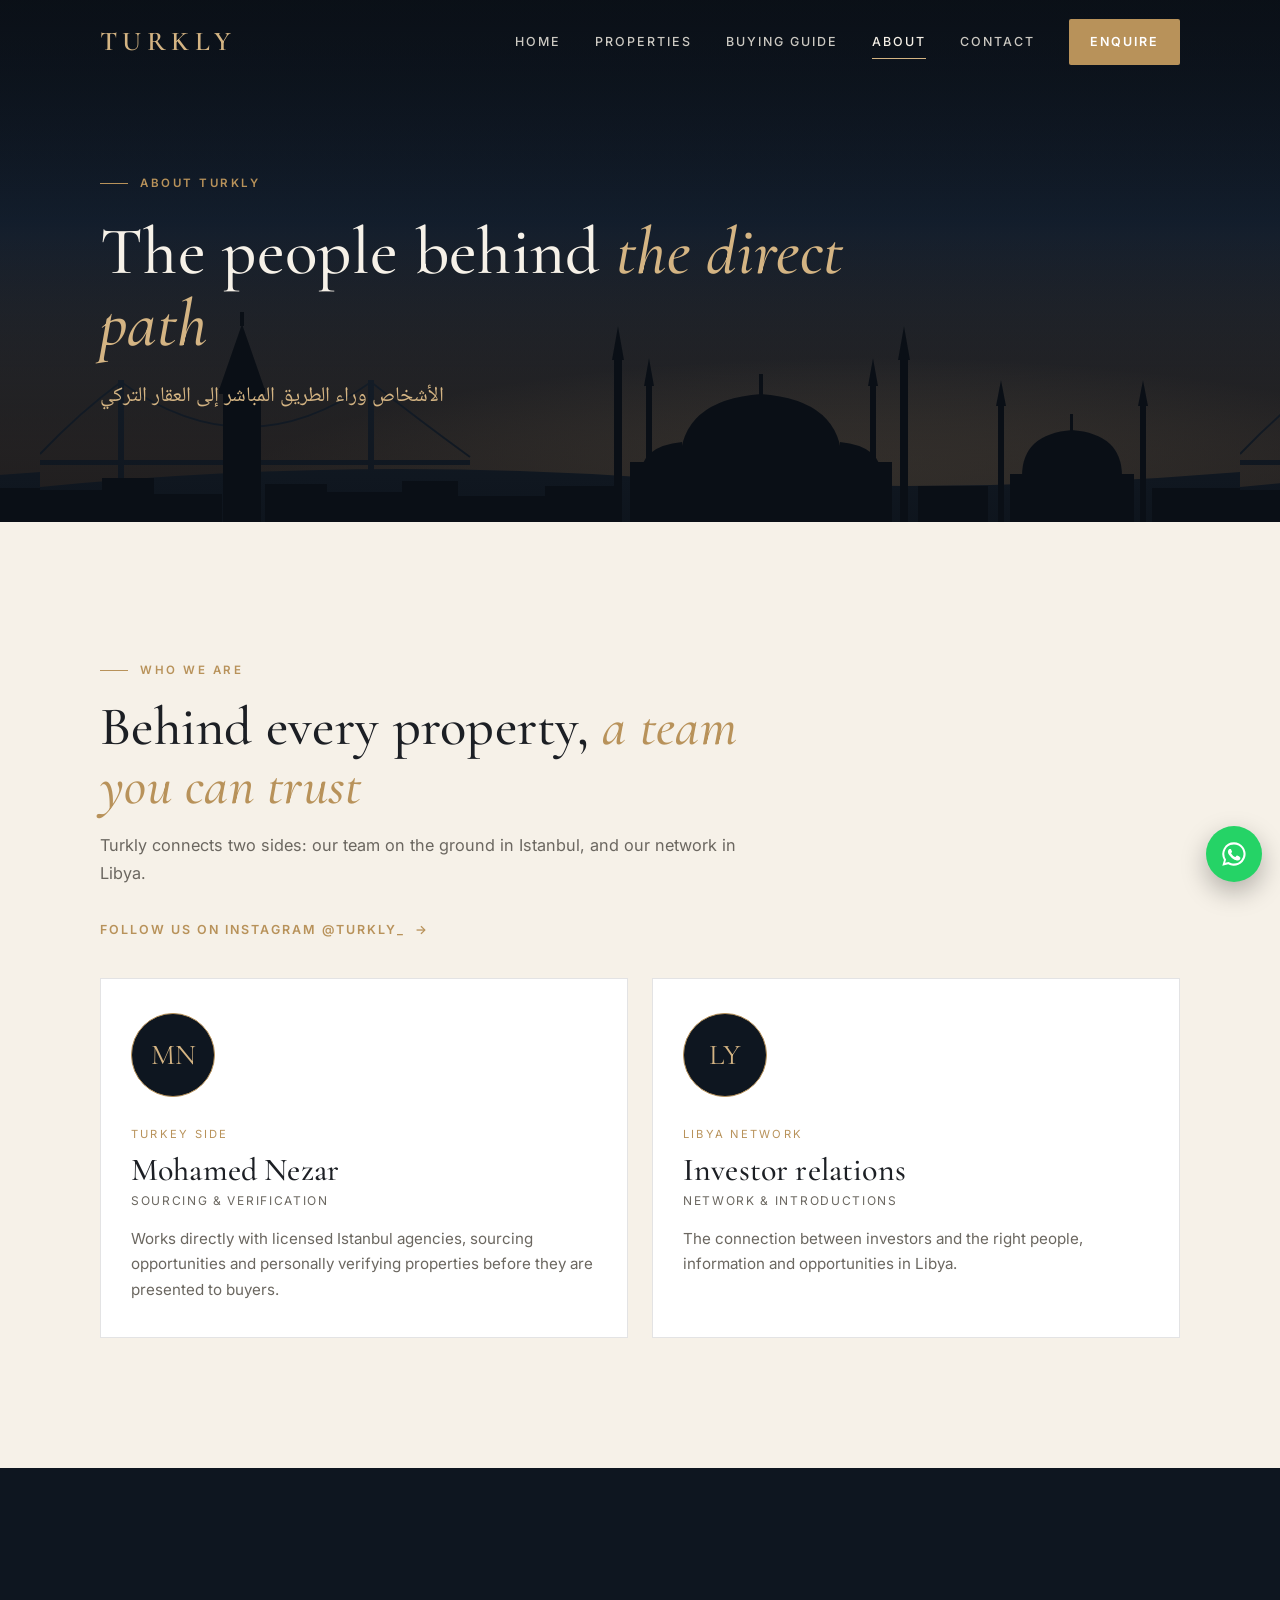
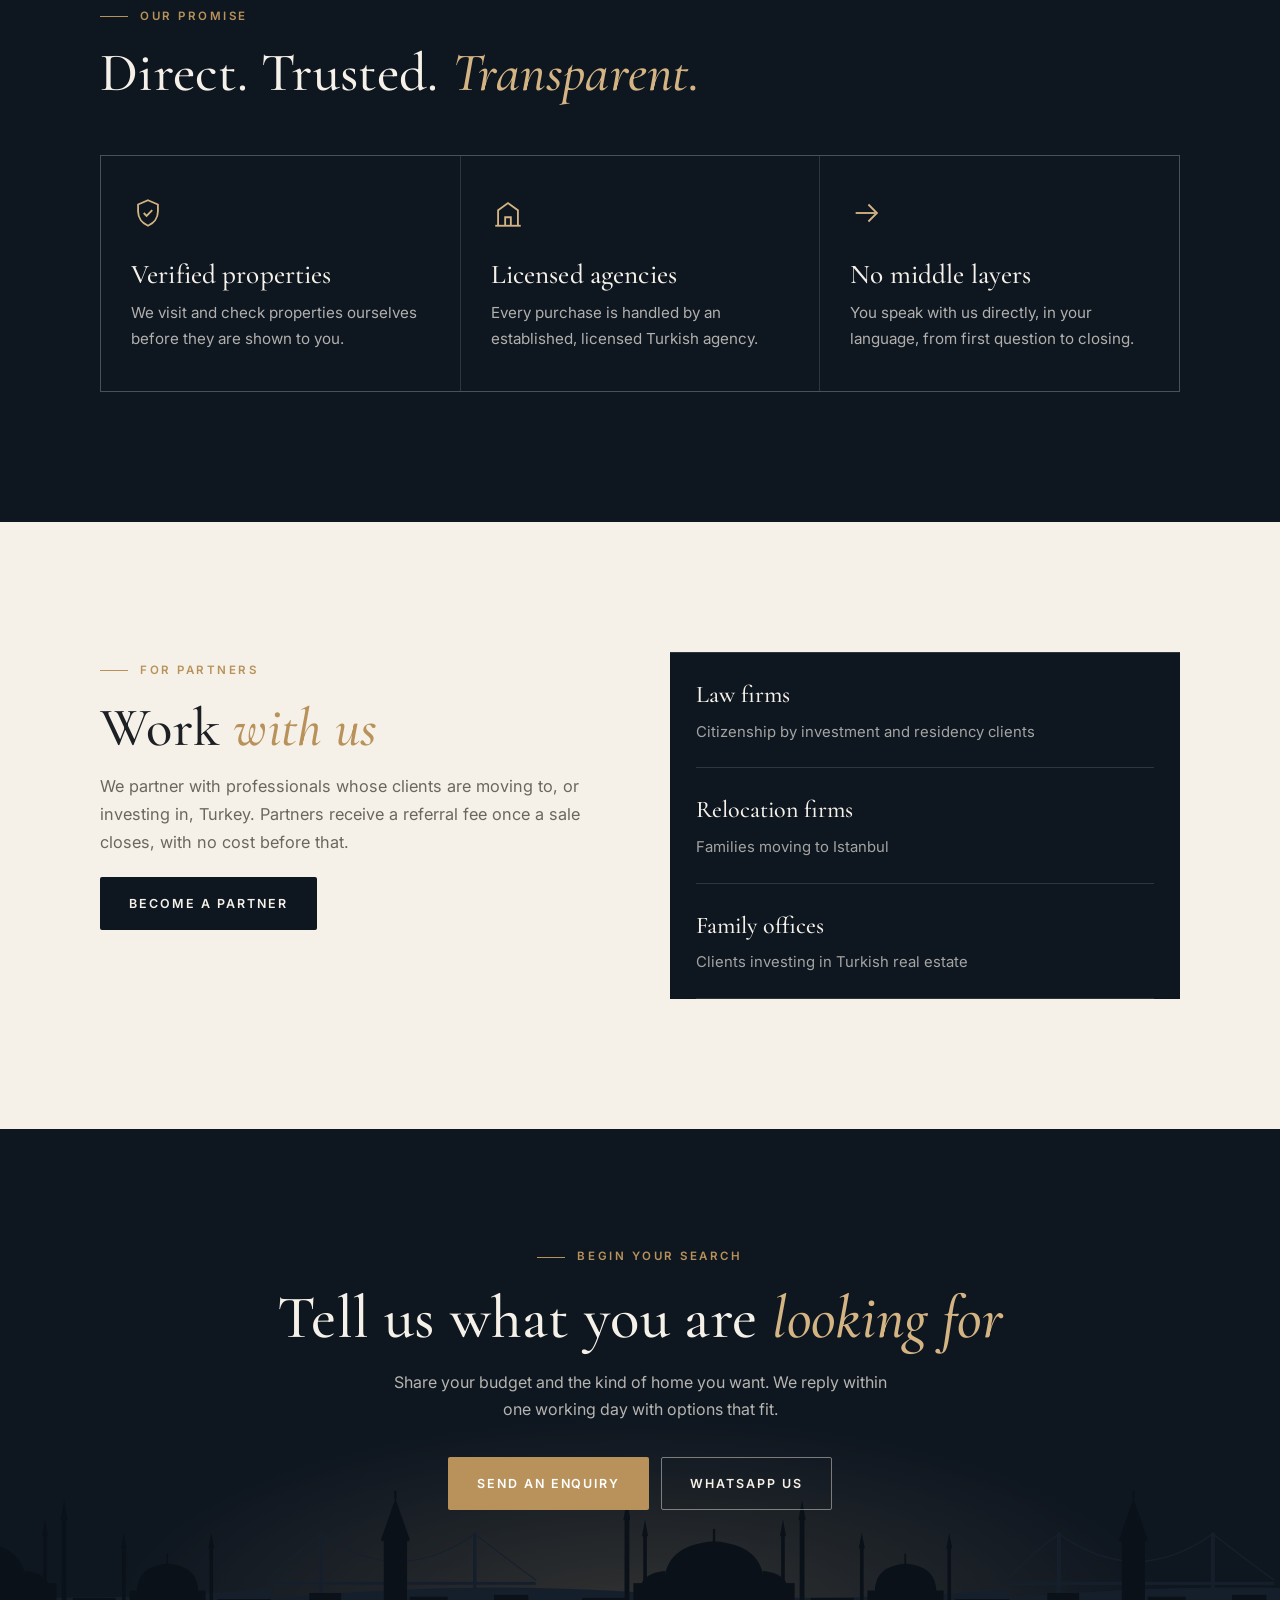
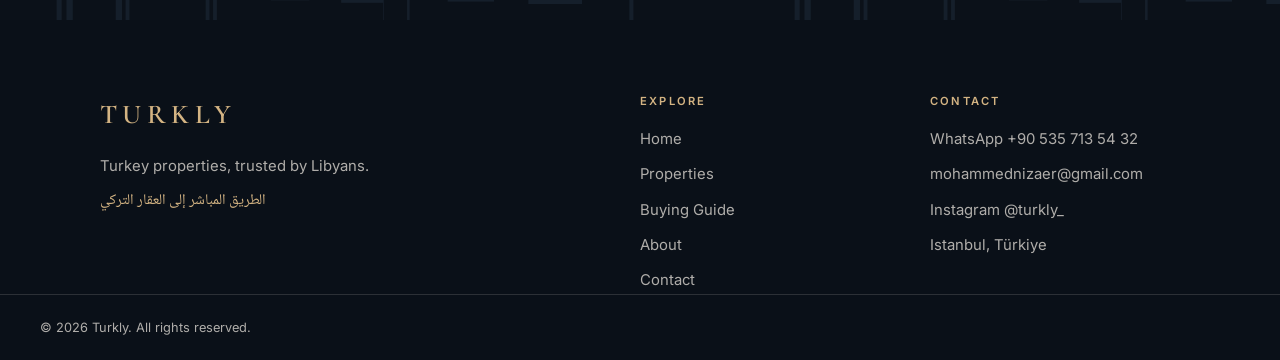
==== about.html @ 871e09a7 "Add files via upload" ====
<!DOCTYPE html>
<html lang="en">
<head>
  <meta charset="UTF-8">
  <meta name="viewport" content="width=device-width, initial-scale=1.0">
  <title>About | Turkly</title>
  <meta name="description" content="Who is behind Turkly: a Turkey-side team that sources and verifies Istanbul property, and a Libya network connecting investors.">
  <meta name="theme-color" content="#0E1620">
  <link rel="preconnect" href="https://fonts.googleapis.com">
  <link rel="preconnect" href="https://fonts.gstatic.com" crossorigin>
  <link href="https://fonts.googleapis.com/css2?family=Cormorant+Garamond:ital,wght@0,500;0,600;1,500&family=Inter:wght@400;500;600&family=Noto+Naskh+Arabic:wght@500&display=swap" rel="stylesheet">
  <link rel="stylesheet" href="style.css">
  <script>document.documentElement.classList.add("js");</script>
</head>
<body>

  <!-- ===== MENU (same on every page) ===== -->
  <header class="site-header">
    <div class="container header-inner">
      <a href="index.html" class="brand" aria-label="Turkly home">
        <img src="images/logo.png" alt="Turkly" onload="this.parentNode.classList.add('has-img')" onerror="this.remove()">
        <span class="brand-text">TURKLY</span>
      </a>
      <nav class="site-nav" id="site-nav" aria-label="Main">
      <a href="index.html">Home</a>
      <a href="properties.html">Properties</a>
      <a href="guide.html">Buying Guide</a>
      <a href="about.html" aria-current="page">About</a>
      <a href="contact.html">Contact</a>
        <a href="contact.html" class="btn btn-gold nav-cta">Enquire</a>
      </nav>
      <button class="menu-toggle" aria-controls="site-nav" aria-expanded="false" aria-label="Open menu"><span></span><span></span></button>
    </div>
  </header>

  <main>
    <section class="hero hero-page hero-about">
      <div class="container hero-content">
        <span class="eyebrow reveal">About Turkly</span>
        <h1 class="reveal d1">The people behind <em>the direct path</em></h1>
        <p class="ar reveal d2" lang="ar">الأشخاص وراء الطريق المباشر إلى العقار التركي</p>
      </div>
    </section>

    <section class="block on-light">
      <div class="container">
        <div class="section-head reveal">
          <span class="eyebrow">Who we are</span>
          <h2>Behind every property, <em>a team you can trust</em></h2>
          <p>Turkly connects two sides: our team on the ground in Istanbul, and our network in Libya.</p>
        </div>
        <p class="reveal" style="margin:-24px 0 36px"><a class="link-arrow" href="https://www.instagram.com/turkly_/" target="_blank" rel="noopener">Follow us on Instagram @turkly_</a></p>
        <div class="team">
          <div class="member reveal">
            <div class="avatar av-mohamed" data-photo="images/mohamed.jpg">MN</div>
            <span class="role">Turkey side</span>
            <h3>Mohamed Nezar</h3>
            <p class="sub">Sourcing &amp; verification</p>
            <p>Works directly with licensed Istanbul agencies, sourcing opportunities and personally verifying properties before they are presented to buyers.</p>
          </div>
          <div class="member reveal d1">
            <div class="avatar">LY</div>
            <span class="role">Libya network</span>
            <h3>Investor relations</h3>
            <p class="sub">Network &amp; introductions</p>
            <p>The connection between investors and the right people, information and opportunities in Libya.</p>
          </div>
        </div>
      </div>
    </section>

    <section class="block on-dark">
      <div class="container">
        <div class="section-head reveal">
          <span class="eyebrow">Our promise</span>
          <h2>Direct. Trusted. <em>Transparent.</em></h2>
        </div>
        <div class="pillars">
          <div class="pillar reveal"><svg viewBox="0 0 24 24"><path d="M12 3l7 3v5c0 4.5-3 8.3-7 10-4-1.7-7-5.5-7-10V6l7-3z"/><path d="M9 12l2 2 4-4"/></svg><h3>Verified properties</h3><p>We visit and check properties ourselves before they are shown to you.</p></div>
          <div class="pillar reveal d1"><svg viewBox="0 0 24 24"><path d="M3 21h18"/><path d="M5 21V10l7-5 7 5v11"/><path d="M10 21v-6h4v6"/></svg><h3>Licensed agencies</h3><p>Every purchase is handled by an established, licensed Turkish agency.</p></div>
          <div class="pillar reveal d2"><svg viewBox="0 0 24 24"><path d="M4 12h14"/><path d="M13 6l6 6-6 6"/></svg><h3>No middle layers</h3><p>You speak with us directly, in your language, from first question to closing.</p></div>
        </div>
      </div>
    </section>

    <section class="block on-light">
      <div class="container partners-grid">
        <div class="section-head reveal">
          <span class="eyebrow">For partners</span>
          <h2>Work <em>with us</em></h2>
          <p>We partner with professionals whose clients are moving to, or investing in, Turkey. Partners receive a referral fee once a sale closes, with no cost before that.</p>
          <a href="contact.html" class="btn btn-dark" style="margin-top:20px">Become a partner</a>
        </div>
        <ul class="partner-list on-dark reveal d1" style="padding:0 26px">
          <li><strong>Law firms</strong><span>Citizenship by investment and residency clients</span></li>
          <li><strong>Relocation firms</strong><span>Families moving to Istanbul</span></li>
          <li><strong>Family offices</strong><span>Clients investing in Turkish real estate</span></li>
        </ul>
      </div>
    </section>

    <section class="cta-band on-dark">
      <div class="container reveal">
        <span class="eyebrow">Begin your search</span>
        <h2>Tell us what you are <em>looking for</em></h2>
        <p>Share your budget and the kind of home you want. We reply within one working day with options that fit.</p>
        <div class="hero-actions">
          <a href="contact.html" class="btn btn-gold">Send an enquiry</a>
          <a data-wa href="#" class="btn btn-ghost">WhatsApp us</a>
        </div>
      </div>
    </section>
  </main>

  <!-- ===== FOOTER (same on every page) ===== -->
  <footer class="site-footer">
    <div class="container footer-grid">
      <div>
        <a href="index.html" class="brand"><span class="brand-text">TURKLY</span></a>
        <p>Turkey properties, trusted by Libyans.</p>
        <p class="ar" lang="ar">الطريق المباشر إلى العقار التركي</p>
      </div>
      <div>
        <h4>Explore</h4>
        <ul>
          <li><a href="index.html">Home</a></li>
          <li><a href="properties.html">Properties</a></li>
          <li><a href="guide.html">Buying Guide</a></li>
          <li><a href="about.html">About</a></li>
          <li><a href="contact.html">Contact</a></li>
        </ul>
      </div>
      <div>
        <h4>Contact</h4>
        <ul>
          <li><a data-wa href="#">WhatsApp <span data-wa-text></span></a></li>
          <li><a data-mail href="#"><span data-mail-text></span></a></li>
          <li><a href="https://www.instagram.com/turkly_/" target="_blank" rel="noopener">Instagram @turkly_</a></li>
          <li>Istanbul, Türkiye</li>
        </ul>
      </div>
    </div>
    <div class="footer-bottom">© <span data-year></span> Turkly. All rights reserved.</div>
  </footer>

  <a class="wa-float" data-wa href="#" aria-label="Chat with Turkly on WhatsApp">
    <svg viewBox="0 0 24 24" width="28" height="28" fill="#fff" aria-hidden="true"><path d="M12 2a10 10 0 0 0-8.6 15.1L2 22l5-1.3A10 10 0 1 0 12 2zm0 18.2c-1.5 0-3-.4-4.3-1.2l-.3-.2-3 .8.8-2.9-.2-.3A8.2 8.2 0 1 1 12 20.2zm4.5-6.1c-.2-.1-1.5-.7-1.7-.8s-.4-.1-.6.1-.7.8-.8 1-.3.2-.5.1a6.7 6.7 0 0 1-3.3-2.9c-.2-.4.2-.4.7-1.3.1-.2 0-.3 0-.4l-.8-1.8c-.2-.5-.4-.4-.6-.4h-.5a1 1 0 0 0-.7.3 3 3 0 0 0-.9 2.2 5.2 5.2 0 0 0 1.1 2.7 11.8 11.8 0 0 0 4.5 4c1.7.7 2.3.8 3.2.6.5-.1 1.5-.6 1.7-1.2.2-.6.2-1.1.2-1.2-.1-.1-.3-.2-.5-.3z"/></svg>
  </a>

  <script src="main.js"></script>
</body>
</html>
---- style.css ----
/* =========================================================
   TURKLY — shared styles for every page
   Colours live here. Change a value once, it updates everywhere.
   ========================================================= */
:root {
  --ink: #0E1620;          /* deep night, used for dark sections */
  --ink-2: #172231;
  --ivory: #F6F1E8;        /* main page background */
  --stone: #ECE4D6;        /* alternate light sections */
  --sand: #D9CBB3;
  --gold: #B8925A;         /* champagne gold accent */
  --gold-light: #D4B483;
  --text: #1C1F24;
  --muted: #6B6760;
  --line: rgba(28, 31, 36, 0.12);
  --line-dark: rgba(246, 241, 232, 0.14);
  --serif: "Cormorant Garamond", Georgia, "Times New Roman", serif;
  --sans: "Inter", -apple-system, BlinkMacSystemFont, "Segoe UI", sans-serif;
  --ease: cubic-bezier(.2, .7, .2, 1);
}

* { box-sizing: border-box; margin: 0; padding: 0; }
html { scroll-behavior: smooth; -webkit-text-size-adjust: 100%; }
body {
  font-family: var(--sans);
  font-size: 16px;
  line-height: 1.7;
  color: var(--text);
  background: var(--ivory);
  -webkit-font-smoothing: antialiased;
}
img { max-width: 100%; display: block; }
a { color: inherit; text-decoration: none; }

.container { width: 100%; max-width: 1160px; margin: 0 auto; padding: 0 22px; }

h1, h2, h3 { font-family: var(--serif); font-weight: 500; line-height: 1.08; letter-spacing: 0.005em; }
h1 em, h2 em, h3 em { font-style: italic; color: var(--gold-light); }
.on-light h2 em, .on-light h3 em { color: var(--gold); }

.eyebrow {
  display: inline-flex; align-items: center; gap: 12px;
  font-size: 0.72rem; font-weight: 600; letter-spacing: 0.22em; text-transform: uppercase;
  color: var(--gold);
}
.eyebrow::before { content: ""; width: 28px; height: 1px; background: currentColor; }

.ar { font-family: "Noto Naskh Arabic", "Geeza Pro", serif; direction: rtl; }

/* ---------- Buttons ---------- */
.btn {
  display: inline-flex; align-items: center; justify-content: center; gap: 10px;
  padding: 15px 28px;
  font-family: var(--sans); font-size: 0.78rem; font-weight: 600; letter-spacing: 0.16em; text-transform: uppercase;
  border: 1px solid transparent; border-radius: 2px; cursor: pointer;
  transition: background .35s var(--ease), color .35s var(--ease), border-color .35s var(--ease), transform .35s var(--ease);
}
.btn:active { transform: scale(.98); }
.btn-gold { background: var(--gold); color: #fff; }
.btn-gold:hover { background: #A47F4A; }
.btn-ghost { border-color: rgba(246, 241, 232, 0.45); color: var(--ivory); }
.btn-ghost:hover { background: rgba(246, 241, 232, 0.1); border-color: var(--ivory); }
.btn-dark { background: var(--ink); color: var(--ivory); }
.btn-dark:hover { background: var(--ink-2); }
.link-arrow {
  display: inline-flex; align-items: center; gap: 10px;
  font-size: 0.78rem; font-weight: 600; letter-spacing: 0.16em; text-transform: uppercase; color: var(--gold);
}
.link-arrow::after { content: "→"; transition: transform .3s var(--ease); }
.link-arrow:hover::after { transform: translateX(5px); }

/* ---------- Header and menu ---------- */
.site-header {
  position: fixed; top: 0; left: 0; right: 0; z-index: 50;
  transition: background .4s var(--ease), box-shadow .4s var(--ease), padding .4s var(--ease);
  padding: 14px 0;
}
.site-header.scrolled {
  background: rgba(14, 22, 32, 0.92);
  -webkit-backdrop-filter: blur(12px); backdrop-filter: blur(12px);
  box-shadow: 0 1px 0 var(--line-dark);
  padding: 8px 0;
}
.header-inner { display: flex; align-items: center; justify-content: space-between; height: 56px; }

.brand { display: flex; align-items: center; gap: 10px; color: var(--gold-light); position: relative; z-index: 60; }
.brand img { height: 46px; width: auto; }
.brand-text { font-family: var(--serif); font-size: 1.7rem; font-weight: 600; letter-spacing: 0.2em; }
.brand.has-img .brand-text { display: none; }

.site-nav { display: flex; align-items: center; gap: 34px; }
.site-nav a:not(.btn) {
  position: relative; color: rgba(246, 241, 232, 0.82);
  font-size: 0.78rem; font-weight: 500; letter-spacing: 0.16em; text-transform: uppercase;
  transition: color .3s var(--ease);
}
.site-nav a:not(.btn)::after {
  content: ""; position: absolute; left: 0; right: 0; bottom: -6px; height: 1px;
  background: var(--gold-light); transform: scaleX(0); transform-origin: left; transition: transform .35s var(--ease);
}
.site-nav a:not(.btn):hover, .site-nav a[aria-current="page"] { color: var(--ivory); }
.site-nav a:not(.btn):hover::after, .site-nav a[aria-current="page"]::after { transform: scaleX(1); }
.nav-cta { padding: 11px 20px; }

.menu-toggle {
  display: none; position: relative; z-index: 60;
  width: 44px; height: 44px; background: none; border: 0; cursor: pointer;
}
.menu-toggle span {
  position: absolute; left: 10px; right: 10px; height: 1.5px; background: var(--ivory);
  transition: transform .35s var(--ease), top .35s var(--ease);
}
.menu-toggle span:first-child { top: 17px; }
.menu-toggle span:last-child { top: 26px; }
.menu-open .menu-toggle span:first-child { top: 21px; transform: rotate(45deg); }
.menu-open .menu-toggle span:last-child { top: 21px; transform: rotate(-45deg); }

@media (max-width: 1039px) {
  .menu-toggle { display: block; }
  .site-nav {
    position: fixed; inset: 0; z-index: 55;
    flex-direction: column; align-items: flex-start; justify-content: center; gap: 22px;
    padding: 0 32px;
    background: var(--ink);
    opacity: 0; visibility: hidden; transition: opacity .4s var(--ease), visibility .4s;
  }
  .menu-open .site-nav { opacity: 1; visibility: visible; }
  .site-nav a:not(.btn) {
    font-family: var(--serif); font-size: 2.4rem; letter-spacing: 0.02em; text-transform: none; font-weight: 500;
  }
  .site-nav a:not(.btn)::after { display: none; }
  .site-nav a[aria-current="page"] { color: var(--gold-light); }
  .nav-cta { margin-top: 16px; }
  .menu-open { overflow: hidden; }
}

/* ---------- Heroes ---------- */
.hero {
  position: relative; color: var(--ivory); overflow: hidden;
  display: flex; align-items: flex-end;
  background-color: var(--ink);
  background-image:
    linear-gradient(180deg, rgba(10, 15, 22, 0.55) 0%, rgba(10, 15, 22, 0.15) 45%, rgba(10, 15, 22, 0.75) 100%),
    var(--photo, linear-gradient(transparent, transparent)),
    url("[data-uri]"),
    radial-gradient(ellipse 75% 45% at 68% 100%, rgba(212, 180, 131, 0.45), transparent 70%),
    linear-gradient(180deg, #0B1119 0%, #142030 42%, #3A3431 78%, #5C4636 100%);
  background-size: cover, cover, auto 190px, cover, cover;
  background-position: center, center, bottom center, center, center;
  background-repeat: no-repeat, no-repeat, repeat-x, no-repeat, no-repeat;
}
.hero-home { min-height: 100vh; min-height: 100svh; padding: 140px 0 120px; --photo: url("images/hero.jpg"); }
.hero-page { min-height: 58vh; padding: 150px 0 90px; }
.hero-properties { --photo: url("images/properties-hero.jpg"); }
.hero-about { --photo: url("images/about-hero.jpg"); }
.hero-contact { --photo: url("images/contact-hero.jpg"); }

.hero-content { position: relative; z-index: 1; }
.hero-content > * { max-width: 760px; }
.hero h1 { font-size: clamp(2.7rem, 9vw, 5.6rem); margin: 22px 0 18px; }
.hero-page h1 { font-size: clamp(2.4rem, 7vw, 4.2rem); }
.hero .ar { font-size: 1.3rem; color: var(--gold-light); margin-bottom: 18px; text-align: left; }
.hero p.lead { font-size: 1.08rem; color: rgba(246, 241, 232, 0.82); max-width: 560px; margin-bottom: 34px; }
.hero-actions { display: flex; flex-wrap: wrap; gap: 12px; }

.scroll-cue {
  position: absolute; left: 50%; bottom: 26px; transform: translateX(-50%); z-index: 1;
  width: 1px; height: 46px; background: linear-gradient(var(--gold-light), transparent);
  animation: cue 2.4s var(--ease) infinite;
}
@keyframes cue { 0% { opacity: 0; transform: translate(-50%, -10px); } 50% { opacity: 1; } 100% { opacity: 0; transform: translate(-50%, 10px); } }

/* ---------- Sections ---------- */
section.block { padding: 96px 0; }
.on-dark { background: var(--ink); color: var(--ivory); }
.on-stone { background: var(--stone); }
.section-head { max-width: 640px; margin-bottom: 52px; }
.section-head h2 { font-size: clamp(2.2rem, 5.5vw, 3.4rem); margin: 18px 0 16px; }
.section-head p { color: var(--muted); font-size: 1.02rem; }
.on-dark .section-head p { color: rgba(246, 241, 232, 0.7); }
.split-head { display: flex; flex-wrap: wrap; align-items: flex-end; justify-content: space-between; gap: 24px; margin-bottom: 52px; }
.split-head .section-head { margin-bottom: 0; }

/* Intro statement with stats */
.intro-grid { display: grid; gap: 48px; }
.intro-statement { font-family: var(--serif); font-size: clamp(1.9rem, 4.6vw, 2.9rem); line-height: 1.2; }
.intro-statement em { color: var(--gold); }
.intro-copy p { color: var(--muted); margin-bottom: 18px; }
.stats { display: grid; grid-template-columns: repeat(3, 1fr); gap: 16px; margin-top: 30px; padding-top: 30px; border-top: 1px solid var(--line); }
.stat-value { font-family: var(--serif); font-size: clamp(1.5rem, 4.5vw, 2.3rem); color: var(--text); line-height: 1.1; }
.stat-label { font-size: 0.72rem; letter-spacing: 0.14em; text-transform: uppercase; color: var(--muted); margin-top: 6px; }

/* Image slots: show a photo if the file exists, otherwise a styled skyline panel */
.media {
  position: relative; overflow: hidden; background-color: var(--ink-2);
  background-image:
    linear-gradient(to top, rgba(10, 15, 22, 0.7), rgba(10, 15, 22, 0) 60%),
    var(--photo, linear-gradient(transparent, transparent)),
    url("[data-uri]"),
    radial-gradient(ellipse 85% 60% at 65% 100%, rgba(212, 180, 131, 0.6), transparent 72%),
    linear-gradient(170deg, #18222F 0%, #2E3440 45%, #6A5341 100%);
  background-size: cover, cover, auto 90px, cover, cover;
  background-position: center, center, bottom center, center, center;
  background-repeat: no-repeat, no-repeat, repeat-x, no-repeat, no-repeat;
  transition: transform 1.2s var(--ease);
}
.m-apartments { --photo: url("images/apartments.jpg"); }
.m-villas { --photo: url("images/villas.jpg"); }
.m-investment { --photo: url("images/investment.jpg"); }
.m-levent { --photo: url("images/levent-duplex.jpg"); }
.m-private { --photo: url("images/private.jpg"); }

/* Collection cards */
.collections { display: grid; gap: 18px; }
.collection { position: relative; display: block; color: var(--ivory); overflow: hidden; border-radius: 2px; }
.collection .media { aspect-ratio: 4 / 5; }
.collection:hover .media { transform: scale(1.04); }
.collection-body { position: absolute; left: 0; right: 0; bottom: 0; padding: 28px; z-index: 1; }
.collection-body .tag { font-size: 0.7rem; letter-spacing: 0.2em; text-transform: uppercase; color: var(--gold-light); }
.collection-body h3 { font-size: 2rem; margin: 8px 0 6px; }
.collection-body p { font-size: 0.92rem; color: rgba(246, 241, 232, 0.78); }

/* Pillars */
.pillars { display: grid; gap: 1px; background: var(--line-dark); border: 1px solid var(--line-dark); }
.pillar { background: var(--ink); padding: 40px 30px; }
.pillar svg { width: 34px; height: 34px; stroke: var(--gold-light); fill: none; stroke-width: 1.3; margin-bottom: 22px; }
.pillar h3 { font-size: 1.7rem; margin-bottom: 10px; }
.pillar p { color: rgba(246, 241, 232, 0.7); font-size: 0.95rem; }

/* Steps */
.steps { display: grid; gap: 34px; counter-reset: step; }
.step { position: relative; padding-top: 26px; border-top: 1px solid var(--line); }
.step::before {
  counter-increment: step; content: "0" counter(step);
  display: block; font-family: var(--serif); font-size: 2.6rem; color: var(--gold); line-height: 1; margin-bottom: 16px;
}
.step h3 { font-size: 1.6rem; margin-bottom: 8px; }
.step p { color: var(--muted); font-size: 0.95rem; }

/* CTA band */
.cta-band { text-align: center; padding: 110px 0; position: relative; overflow: hidden; }
.cta-band::before {
  content: ""; position: absolute; inset: 0; opacity: 0.6;
  background: url("[data-uri]") bottom center / auto 160px repeat-x,
              radial-gradient(ellipse 60% 60% at 50% 100%, rgba(212, 180, 131, 0.3), transparent 70%);
}
.cta-band .container { position: relative; }
.cta-band h2 { font-size: clamp(2.3rem, 6vw, 3.8rem); margin: 18px auto 18px; max-width: 760px; }
.cta-band p { color: rgba(246, 241, 232, 0.72); max-width: 520px; margin: 0 auto 34px; }
.cta-band .hero-actions { justify-content: center; }

/* ---------- Properties page ---------- */
.range-band { display: grid; gap: 1px; background: var(--line); border: 1px solid var(--line); margin-bottom: 0; }
.range-item { background: var(--ivory); padding: 30px 26px; }
.range-item .label { font-size: 0.7rem; letter-spacing: 0.2em; text-transform: uppercase; color: var(--gold); }
.range-item h3 { font-size: 1.8rem; margin: 8px 0 6px; }
.range-item p { color: var(--muted); font-size: 0.93rem; }
.section-head .price-line, .price-line { font-family: var(--serif); font-size: clamp(1.8rem, 5vw, 2.6rem); margin-bottom: 30px; }
.price-line span { color: var(--gold); }

.filters { display: flex; flex-wrap: wrap; gap: 10px; margin-bottom: 34px; }
.filter {
  font-family: var(--sans); font-size: 0.74rem; font-weight: 600; letter-spacing: 0.14em; text-transform: uppercase;
  padding: 10px 18px; border: 1px solid var(--line); background: transparent; color: var(--text); border-radius: 999px; cursor: pointer;
  transition: all .3s var(--ease);
}
.filter.active, .filter:hover { background: var(--ink); color: var(--ivory); border-color: var(--ink); }

.listings { display: grid; gap: 24px; }
.listing { background: #fff; border: 1px solid var(--line); border-radius: 2px; overflow: hidden; transition: box-shadow .4s var(--ease), transform .4s var(--ease); }
.listing:hover { box-shadow: 0 18px 40px rgba(14, 22, 32, 0.1); transform: translateY(-3px); }
.listing .media { aspect-ratio: 4 / 3; }
.listing-badge {
  position: absolute; top: 16px; left: 16px; z-index: 1;
  background: rgba(14, 22, 32, 0.8); color: var(--gold-light);
  font-size: 0.66rem; font-weight: 600; letter-spacing: 0.18em; text-transform: uppercase; padding: 7px 12px;
}
.listing-body { padding: 24px 24px 26px; }
.listing-body .where { font-size: 0.72rem; letter-spacing: 0.16em; text-transform: uppercase; color: var(--muted); }
.listing-body h3 { font-size: 1.75rem; margin: 6px 0 12px; }
.specs { display: flex; flex-wrap: wrap; gap: 8px 18px; font-size: 0.88rem; color: var(--muted); margin-bottom: 18px; }
.specs span::before { content: "·"; color: var(--gold); margin-right: 8px; }
.specs span:first-child::before { display: none; }
.listing-foot { display: flex; align-items: center; justify-content: space-between; padding-top: 16px; border-top: 1px solid var(--line); }
.price { font-family: var(--serif); font-size: 1.3rem; }
.listing.is-hidden { display: none; }

/* ---------- About page ---------- */
.team { display: grid; gap: 24px; }
.member { background: #fff; border: 1px solid var(--line); padding: 34px 30px; }
.avatar {
  width: 84px; height: 84px; border-radius: 50%; margin-bottom: 22px;
  display: flex; align-items: center; justify-content: center;
  font-family: var(--serif); font-size: 1.8rem; color: var(--gold-light);
  background-color: var(--ink);
  background-image: var(--photo, none);
  background-size: cover; background-position: center;
  border: 1px solid var(--gold);
}
.avatar.has-photo { color: transparent; }
.av-mohamed { --photo: url("images/mohamed.jpg"); }
.member .role { font-size: 0.7rem; letter-spacing: 0.2em; text-transform: uppercase; color: var(--gold); }
.member h3 { font-size: 2rem; margin: 6px 0 4px; }
.member .sub { font-size: 0.75rem; letter-spacing: 0.14em; text-transform: uppercase; color: var(--muted); margin-bottom: 14px; }
.member p { color: var(--muted); font-size: 0.95rem; }

.partner-list { list-style: none; border-top: 1px solid var(--line-dark); }
.partner-list li { padding: 22px 0; border-bottom: 1px solid var(--line-dark); display: grid; gap: 4px; }
.partner-list strong { font-family: var(--serif); font-size: 1.5rem; font-weight: 500; }
.partner-list span { color: rgba(246, 241, 232, 0.65); font-size: 0.93rem; }

/* ---------- Contact page ---------- */
.contact-grid { display: grid; gap: 48px; }
.contact-ways { display: grid; gap: 1px; background: var(--line); border: 1px solid var(--line); }
.contact-way { background: var(--ivory); padding: 24px 22px; display: block; transition: background .3s var(--ease); }
a.contact-way:hover { background: #fff; }
.contact-way .label { font-size: 0.7rem; letter-spacing: 0.2em; text-transform: uppercase; color: var(--gold); }
.contact-way .value { font-family: var(--serif); font-size: 1.45rem; margin-top: 4px; word-break: break-word; }

.form-card { background: #fff; border: 1px solid var(--line); padding: 34px 28px; }
.form-card h2 { font-size: 2.2rem; margin-bottom: 6px; }
.form-card > p { color: var(--muted); margin-bottom: 26px; font-size: 0.95rem; }
.field { margin-bottom: 18px; }
.field-row { display: grid; gap: 0 18px; }
label { display: block; font-size: 0.7rem; font-weight: 600; letter-spacing: 0.16em; text-transform: uppercase; color: var(--muted); margin-bottom: 8px; }
input, select, textarea {
  width: 100%; font: inherit; font-size: 1rem; color: var(--text);
  padding: 13px 14px; background: var(--ivory); border: 1px solid var(--line); border-radius: 2px;
  -webkit-appearance: none; appearance: none;
  transition: border-color .3s var(--ease), background .3s var(--ease);
}
select {
  background-image: linear-gradient(45deg, transparent 50%, var(--muted) 50%), linear-gradient(135deg, var(--muted) 50%, transparent 50%);
  background-position: calc(100% - 20px) 50%, calc(100% - 15px) 50%;
  background-size: 5px 5px; background-repeat: no-repeat; padding-right: 40px;
}
input:focus, select:focus, textarea:focus { outline: none; border-color: var(--gold); background: #fff; }
textarea { min-height: 130px; resize: vertical; }
.form-card .btn { width: 100%; margin-top: 8px; }
.form-note { text-align: center; color: var(--muted); font-size: 0.82rem; margin-top: 14px; }
.hp { position: absolute; left: -9999px; }
.thanks { text-align: center; padding: 30px 0; }
.thanks h2 { margin-bottom: 10px; }
.thanks p { color: var(--muted); margin-bottom: 24px; }

/* ---------- Trust strip ---------- */
.trust-strip { background: #0A1018; color: var(--ivory); border-top: 1px solid var(--line-dark); }
.trust-items { display: grid; grid-template-columns: 1fr 1fr; }
.trust-item { padding: 22px 14px; border-bottom: 1px solid var(--line-dark); display: grid; gap: 2px; }
.trust-item:nth-child(odd) { border-right: 1px solid var(--line-dark); }
.trust-k { font-family: var(--serif); font-size: 1.35rem; color: var(--gold-light); line-height: 1.2; }
.trust-v { font-size: 0.82rem; color: rgba(246, 241, 232, 0.68); }

/* ---------- Buying guide ---------- */
.hero-guide { --photo: url("images/guide-hero.jpg"); }
.guide-grid { display: grid; gap: 40px; }
.guide-note { background: var(--stone); padding: 30px 26px; align-self: start; }
.guide-note p { color: var(--muted); margin: 14px 0 22px; font-size: 0.95rem; }
.faq details { border-top: 1px solid var(--line); }
.faq details:last-child { border-bottom: 1px solid var(--line); }
.faq summary {
  list-style: none; cursor: pointer; padding: 24px 40px 24px 0; position: relative;
  font-family: var(--serif); font-size: clamp(1.35rem, 3.6vw, 1.7rem); line-height: 1.25;
}
.faq summary::-webkit-details-marker { display: none; }
.faq summary::after {
  content: "+"; position: absolute; right: 4px; top: 50%; transform: translateY(-50%);
  font-family: var(--sans); font-size: 1.5rem; font-weight: 300; color: var(--gold); transition: transform .3s var(--ease);
}
.faq details[open] summary::after { transform: translateY(-50%) rotate(45deg); }
.faq details p { color: var(--muted); padding: 0 0 26px; max-width: 680px; }
.faq strong { color: var(--text); font-weight: 600; }

/* ---------- Footer ---------- */
.site-footer { background: #0A1018; color: rgba(246, 241, 232, 0.7); padding: 72px 0 0; font-size: 0.93rem; }
.footer-grid { display: grid; gap: 40px; padding-bottom: 50px; }
.footer-grid .brand { margin-bottom: 16px; }
.footer-grid .ar { color: var(--gold-light); margin-top: 8px; text-align: left; }
.footer-grid h4 { font-size: 0.7rem; letter-spacing: 0.2em; text-transform: uppercase; color: var(--gold-light); margin-bottom: 16px; font-weight: 600; }
.footer-grid ul { list-style: none; display: grid; gap: 10px; }
.footer-grid a:hover { color: var(--ivory); }
.footer-bottom { border-top: 1px solid var(--line-dark); padding: 22px 22px; font-size: 0.8rem; }

/* WhatsApp button */
.wa-float {
  position: fixed; right: 18px; bottom: 18px; z-index: 40;
  width: 56px; height: 56px; border-radius: 50%; background: #25D366;
  display: flex; align-items: center; justify-content: center;
  box-shadow: 0 10px 26px rgba(0, 0, 0, 0.28);
  transition: transform .3s var(--ease);
}
.wa-float:hover { transform: scale(1.06); }
.menu-open .wa-float { display: none; }

/* ---------- Scroll reveal ---------- */
.js .reveal { opacity: 0; transform: translateY(26px); transition: opacity 1s var(--ease), transform 1s var(--ease); }
.js .reveal.in { opacity: 1; transform: none; }
.reveal.d1 { transition-delay: .1s; }
.reveal.d2 { transition-delay: .2s; }
.reveal.d3 { transition-delay: .3s; }
@media (prefers-reduced-motion: reduce) {
  .js .reveal { opacity: 1; transform: none; transition: none; }
  .scroll-cue { animation: none; }
  html { scroll-behavior: auto; }
}

/* ---------- Larger screens ---------- */
@media (min-width: 720px) {
  .container { padding: 0 40px; }
  section.block { padding: 130px 0; }
  .collections, .pillars, .steps, .range-band { grid-template-columns: repeat(3, 1fr); }
  .listings { grid-template-columns: repeat(auto-fit, minmax(320px, 1fr)); }
  .collection .media { aspect-ratio: 3 / 4; }
  .team { grid-template-columns: 1fr 1fr; }
  .field-row { grid-template-columns: 1fr 1fr; }
  .footer-grid { grid-template-columns: 2fr 1fr 1fr; }
  .footer-bottom { padding: 22px 40px; }
  .hero { background-size: cover, cover, auto 260px, cover, cover; }
}
@media (min-width: 720px) {
  .trust-items { grid-template-columns: repeat(4, 1fr); }
  .trust-item { padding: 30px 24px; border-bottom: 0; border-right: 1px solid var(--line-dark); }
  .trust-item:last-child { border-right: 0; }
}
@media (min-width: 980px) {
  .guide-grid { grid-template-columns: 0.75fr 1.25fr; gap: 70px; }
  .guide-note { position: sticky; top: 110px; }
  .intro-grid { grid-template-columns: 1.1fr 1fr; align-items: start; }
  .contact-grid { grid-template-columns: 0.9fr 1.1fr; align-items: start; }
  .partners-grid { display: grid; grid-template-columns: 1fr 1fr; gap: 60px; align-items: start; }
}
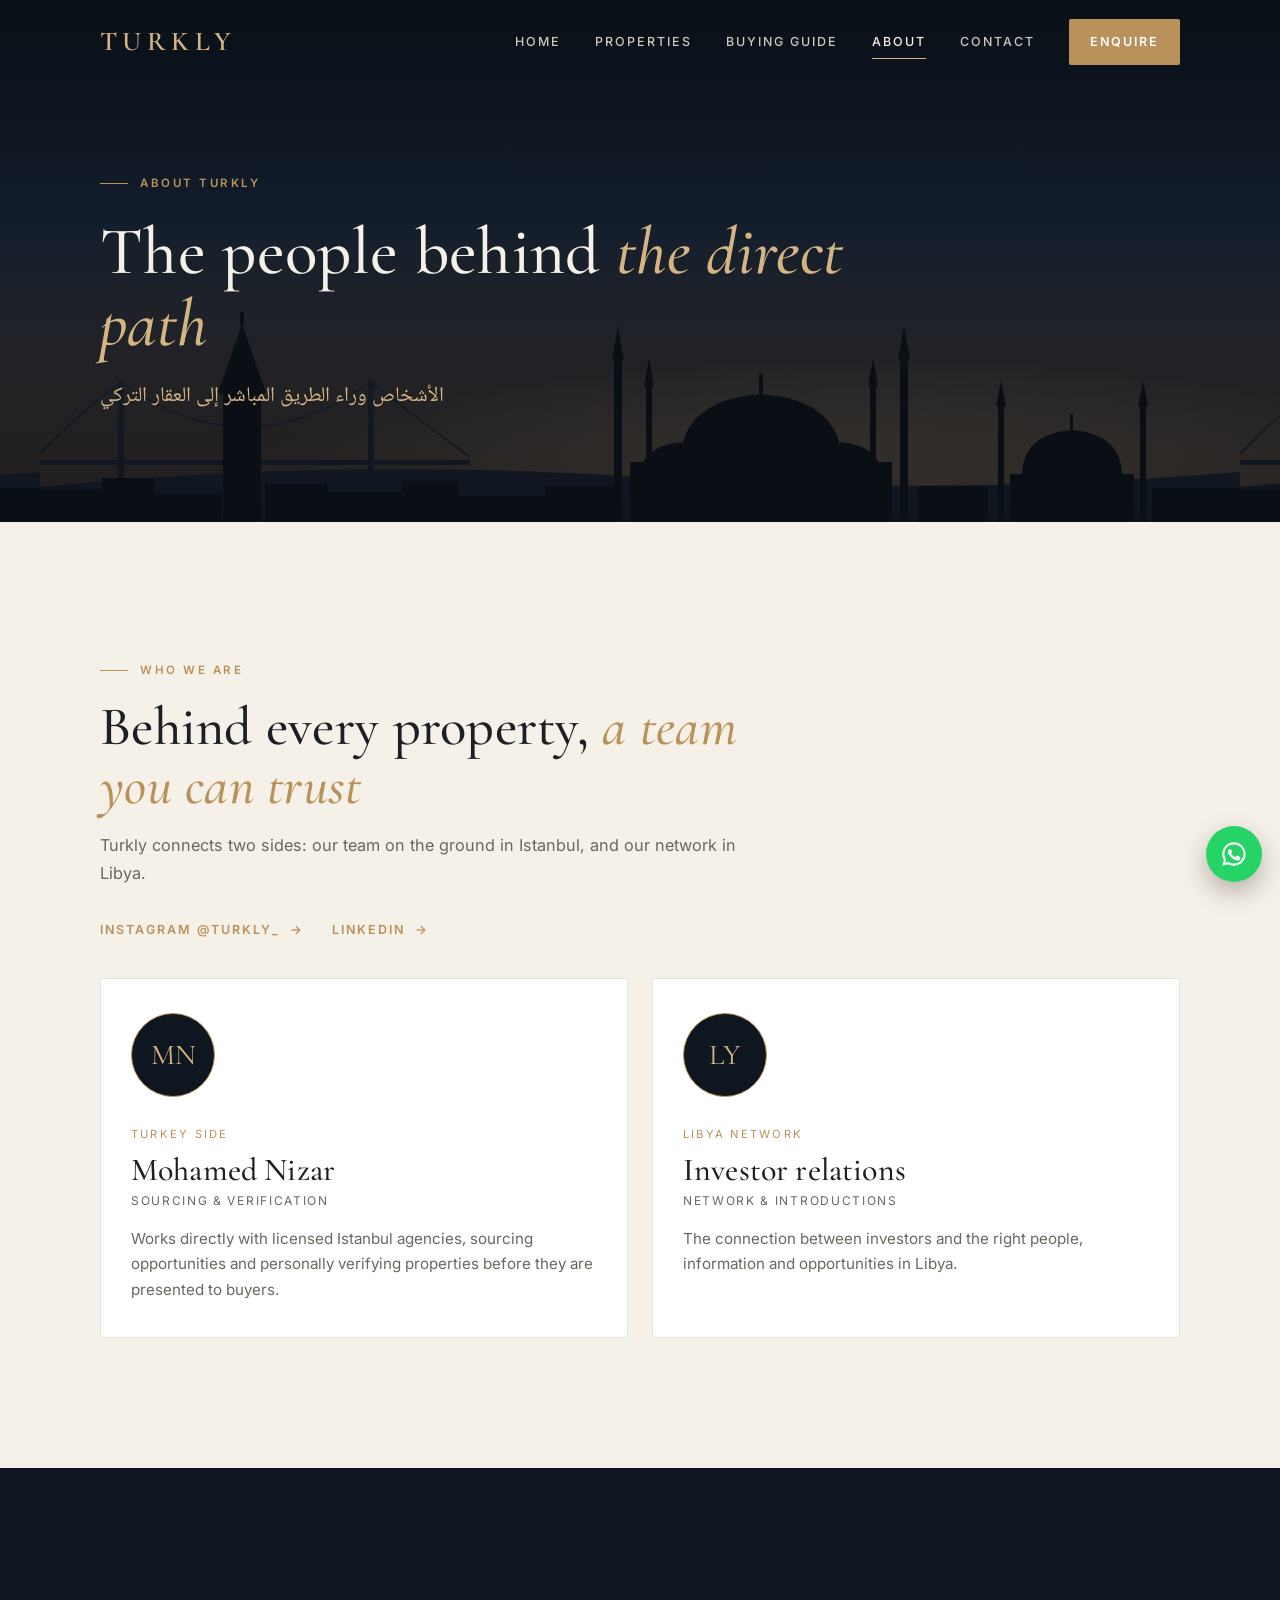
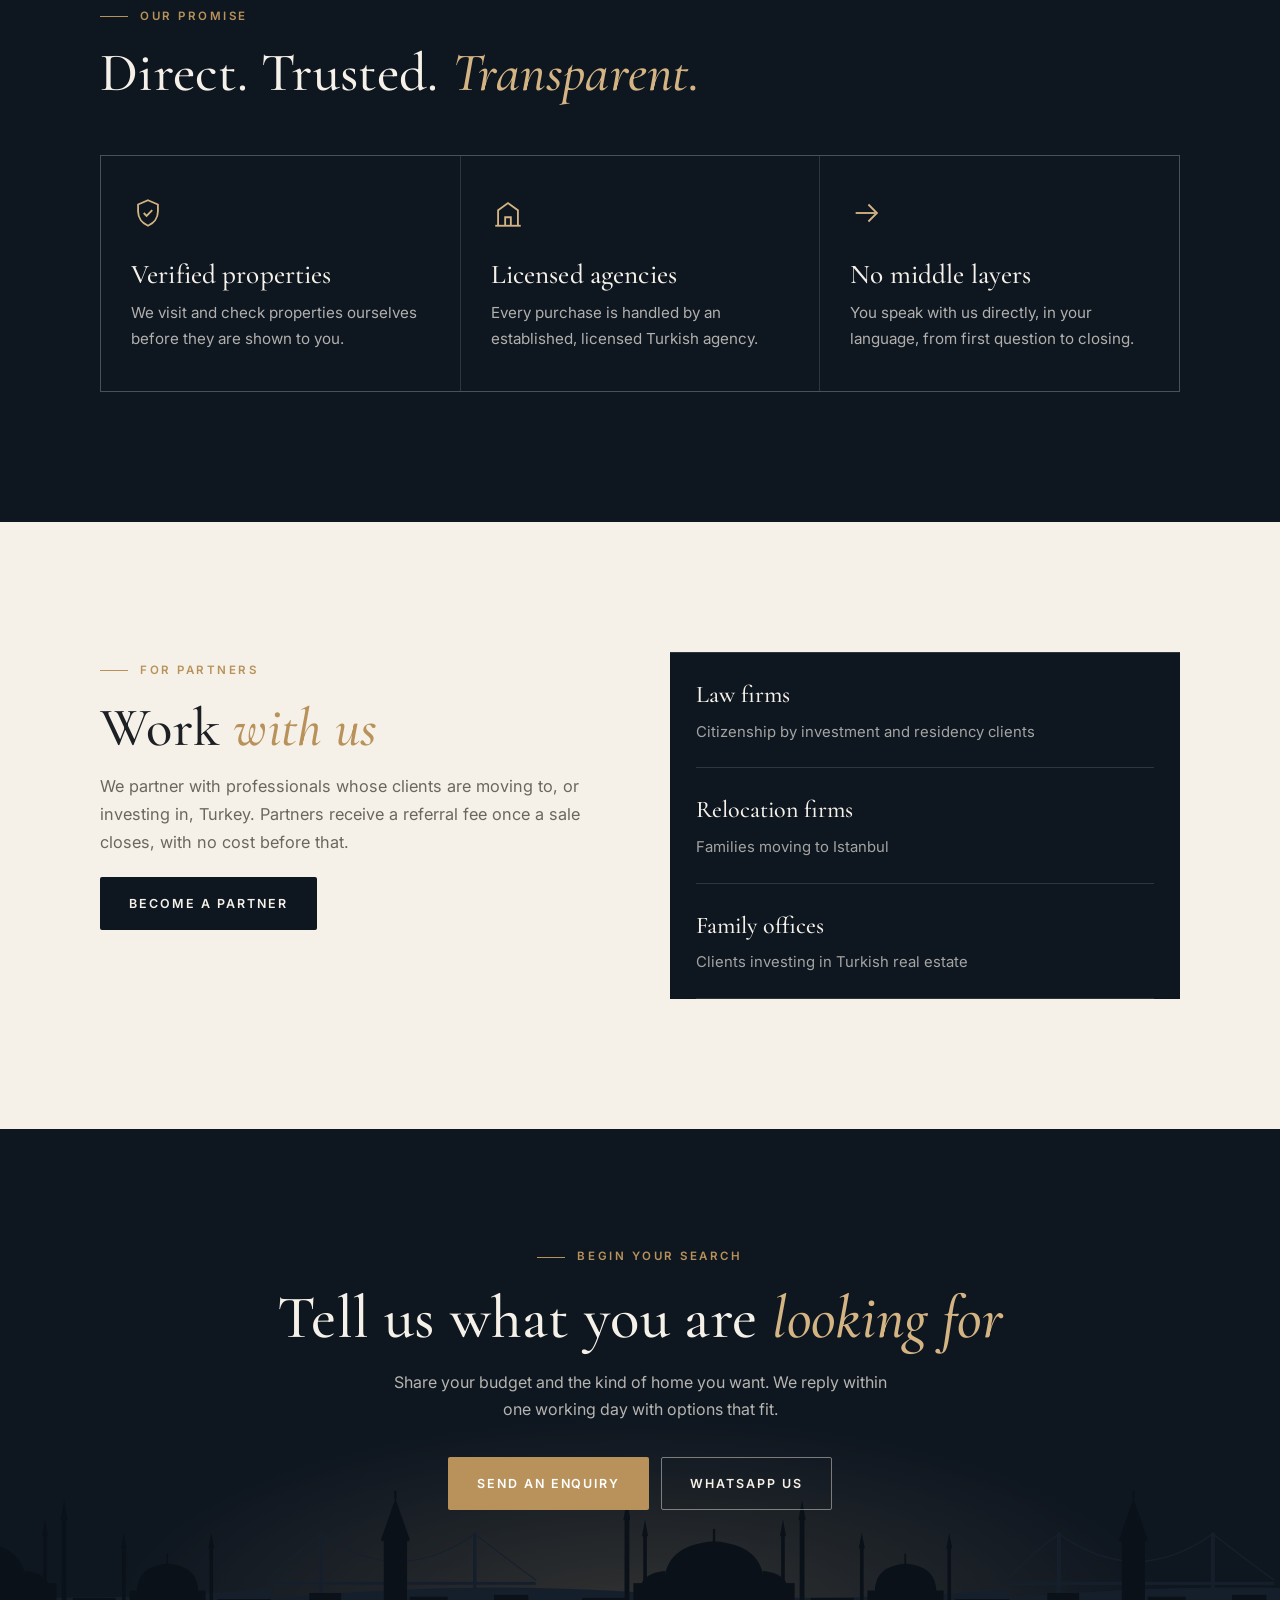
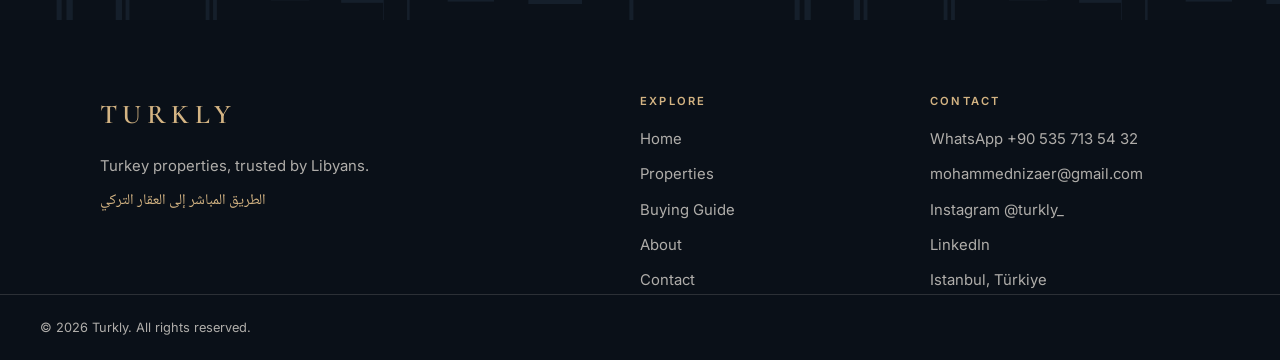
==== commit 3f20cff5: "Add listing and photos" ====
--- a/about.html
+++ b/about.html
@@ -49,12 +49,12 @@
           <h2>Behind every property, <em>a team you can trust</em></h2>
           <p>Turkly connects two sides: our team on the ground in Istanbul, and our network in Libya.</p>
         </div>
-        <p class="reveal" style="margin:-24px 0 36px"><a class="link-arrow" href="https://www.instagram.com/turkly_/" target="_blank" rel="noopener">Follow us on Instagram @turkly_</a></p>
+        <p class="reveal" style="margin:-24px 0 36px"><a class="link-arrow" href="https://www.instagram.com/turkly_/" target="_blank" rel="noopener">Instagram @turkly_</a><span style="display:inline-block;width:28px"></span><a class="link-arrow" href="https://www.linkedin.com/company/turkly/" target="_blank" rel="noopener">LinkedIn</a></p>
         <div class="team">
           <div class="member reveal">
             <div class="avatar av-mohamed" data-photo="images/mohamed.jpg">MN</div>
             <span class="role">Turkey side</span>
-            <h3>Mohamed Nezar</h3>
+            <h3>Mohamed Nizar</h3>
             <p class="sub">Sourcing &amp; verification</p>
             <p>Works directly with licensed Istanbul agencies, sourcing opportunities and personally verifying properties before they are presented to buyers.</p>
           </div>
@@ -136,6 +136,7 @@
           <li><a data-wa href="#">WhatsApp <span data-wa-text></span></a></li>
           <li><a data-mail href="#"><span data-mail-text></span></a></li>
           <li><a href="https://www.instagram.com/turkly_/" target="_blank" rel="noopener">Instagram @turkly_</a></li>
+          <li><a href="https://www.linkedin.com/company/turkly/" target="_blank" rel="noopener">LinkedIn</a></li>
           <li>Istanbul, Türkiye</li>
         </ul>
       </div>
--- a/style.css
+++ b/style.css
@@ -285,6 +285,52 @@
 .price { font-family: var(--serif); font-size: 1.3rem; }
 .listing.is-hidden { display: none; }
 
+/* Clickable gallery photos */
+button.media { display: block; width: 100%; border: 0; padding: 0; cursor: zoom-in; font: inherit; color: inherit; text-align: left; }
+.photo-count {
+  position: absolute; right: 14px; bottom: 14px; z-index: 1;
+  background: rgba(14, 22, 32, 0.78); color: var(--ivory);
+  font-size: 0.72rem; font-weight: 600; letter-spacing: 0.08em; padding: 6px 10px; border-radius: 2px;
+}
+.photo-count:empty { display: none; }
+
+/* Social facilities block (inside a listing card) */
+.facilities {
+  display: flex; gap: 14px; align-items: center; width: 100%;
+  margin: 0 0 18px; padding: 12px; text-align: left; cursor: zoom-in;
+  background: var(--ivory); border: 1px solid var(--line); border-radius: 2px;
+  font: inherit; color: inherit; transition: border-color .3s var(--ease), background .3s var(--ease);
+}
+.facilities:hover { border-color: var(--gold); background: #fff; }
+.fac-thumb { flex: 0 0 76px; height: 76px; background-size: cover; background-position: center; border-radius: 2px; }
+.fac-text { display: grid; gap: 3px; }
+.fac-label { font-size: 0.7rem; font-weight: 600; letter-spacing: 0.16em; text-transform: uppercase; color: var(--gold); }
+.fac-list { font-family: var(--serif); font-size: 1.08rem; line-height: 1.3; color: var(--text); }
+.fac-note { font-size: 0.75rem; color: var(--muted); }
+
+/* Full-screen gallery */
+.lightbox {
+  position: fixed; inset: 0; z-index: 100; background: rgba(8, 12, 18, 0.96);
+  display: flex; align-items: center; justify-content: center;
+  opacity: 0; visibility: hidden; transition: opacity .35s var(--ease), visibility .35s;
+}
+.lightbox.open { opacity: 1; visibility: visible; }
+.lightbox img { max-width: 94vw; max-height: 82vh; object-fit: contain; box-shadow: 0 20px 60px rgba(0,0,0,.5); user-select: none; -webkit-user-drag: none; }
+.lb-btn {
+  position: absolute; width: 48px; height: 48px; border-radius: 50%;
+  background: rgba(246, 241, 232, 0.1); border: 1px solid rgba(246, 241, 232, 0.25); color: var(--ivory);
+  font-size: 1.4rem; line-height: 1; cursor: pointer; display: flex; align-items: center; justify-content: center;
+  transition: background .3s var(--ease);
+}
+.lb-btn:hover { background: rgba(246, 241, 232, 0.2); }
+.lb-close { top: 18px; right: 18px; }
+.lb-prev { left: 14px; top: 50%; transform: translateY(-50%); }
+.lb-next { right: 14px; top: 50%; transform: translateY(-50%); }
+.lb-count { position: absolute; bottom: 22px; left: 0; right: 0; text-align: center; color: rgba(246, 241, 232, 0.7); font-size: 0.8rem; letter-spacing: 0.16em; }
+.lightbox.single .lb-prev, .lightbox.single .lb-next { display: none; }
+body.lb-open { overflow: hidden; }
+body.lb-open .wa-float { display: none; }
+
 /* ---------- About page ---------- */
 .team { display: grid; gap: 24px; }
 .member { background: #fff; border: 1px solid var(--line); padding: 34px 30px; }
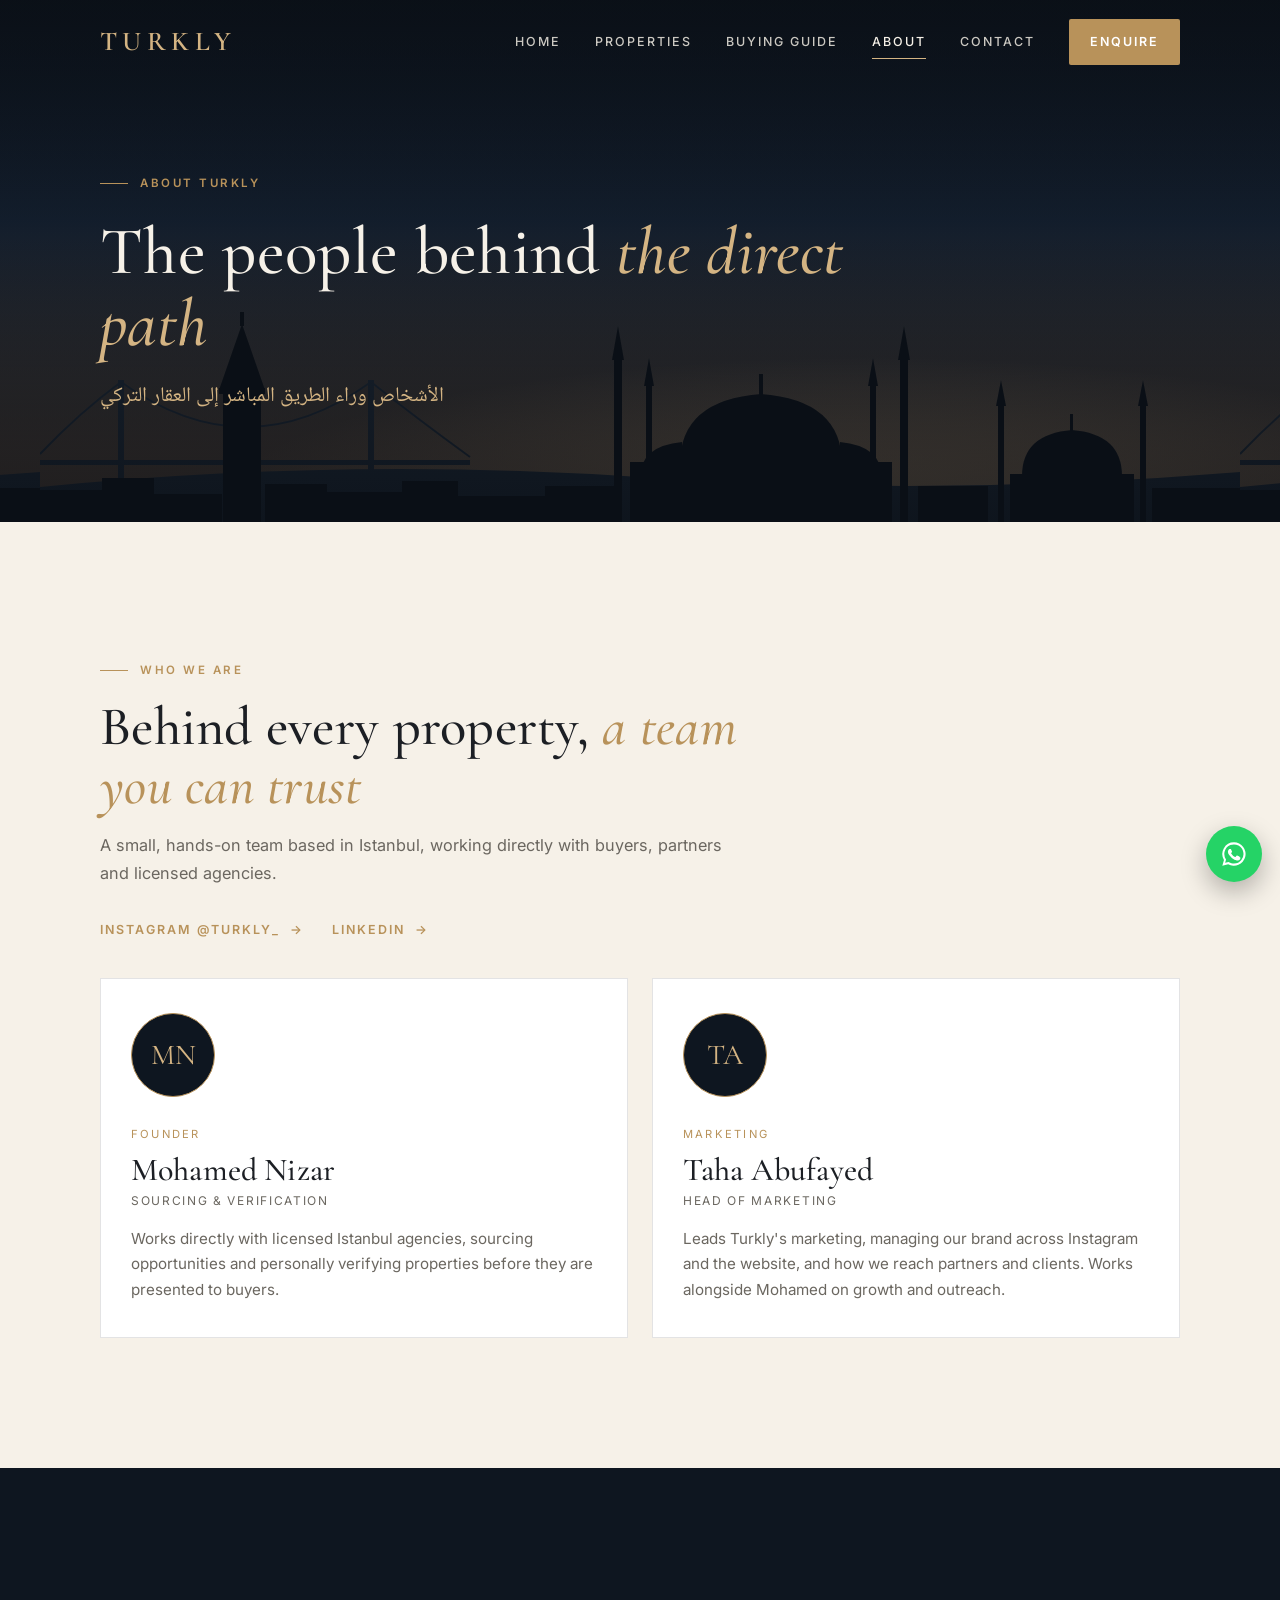
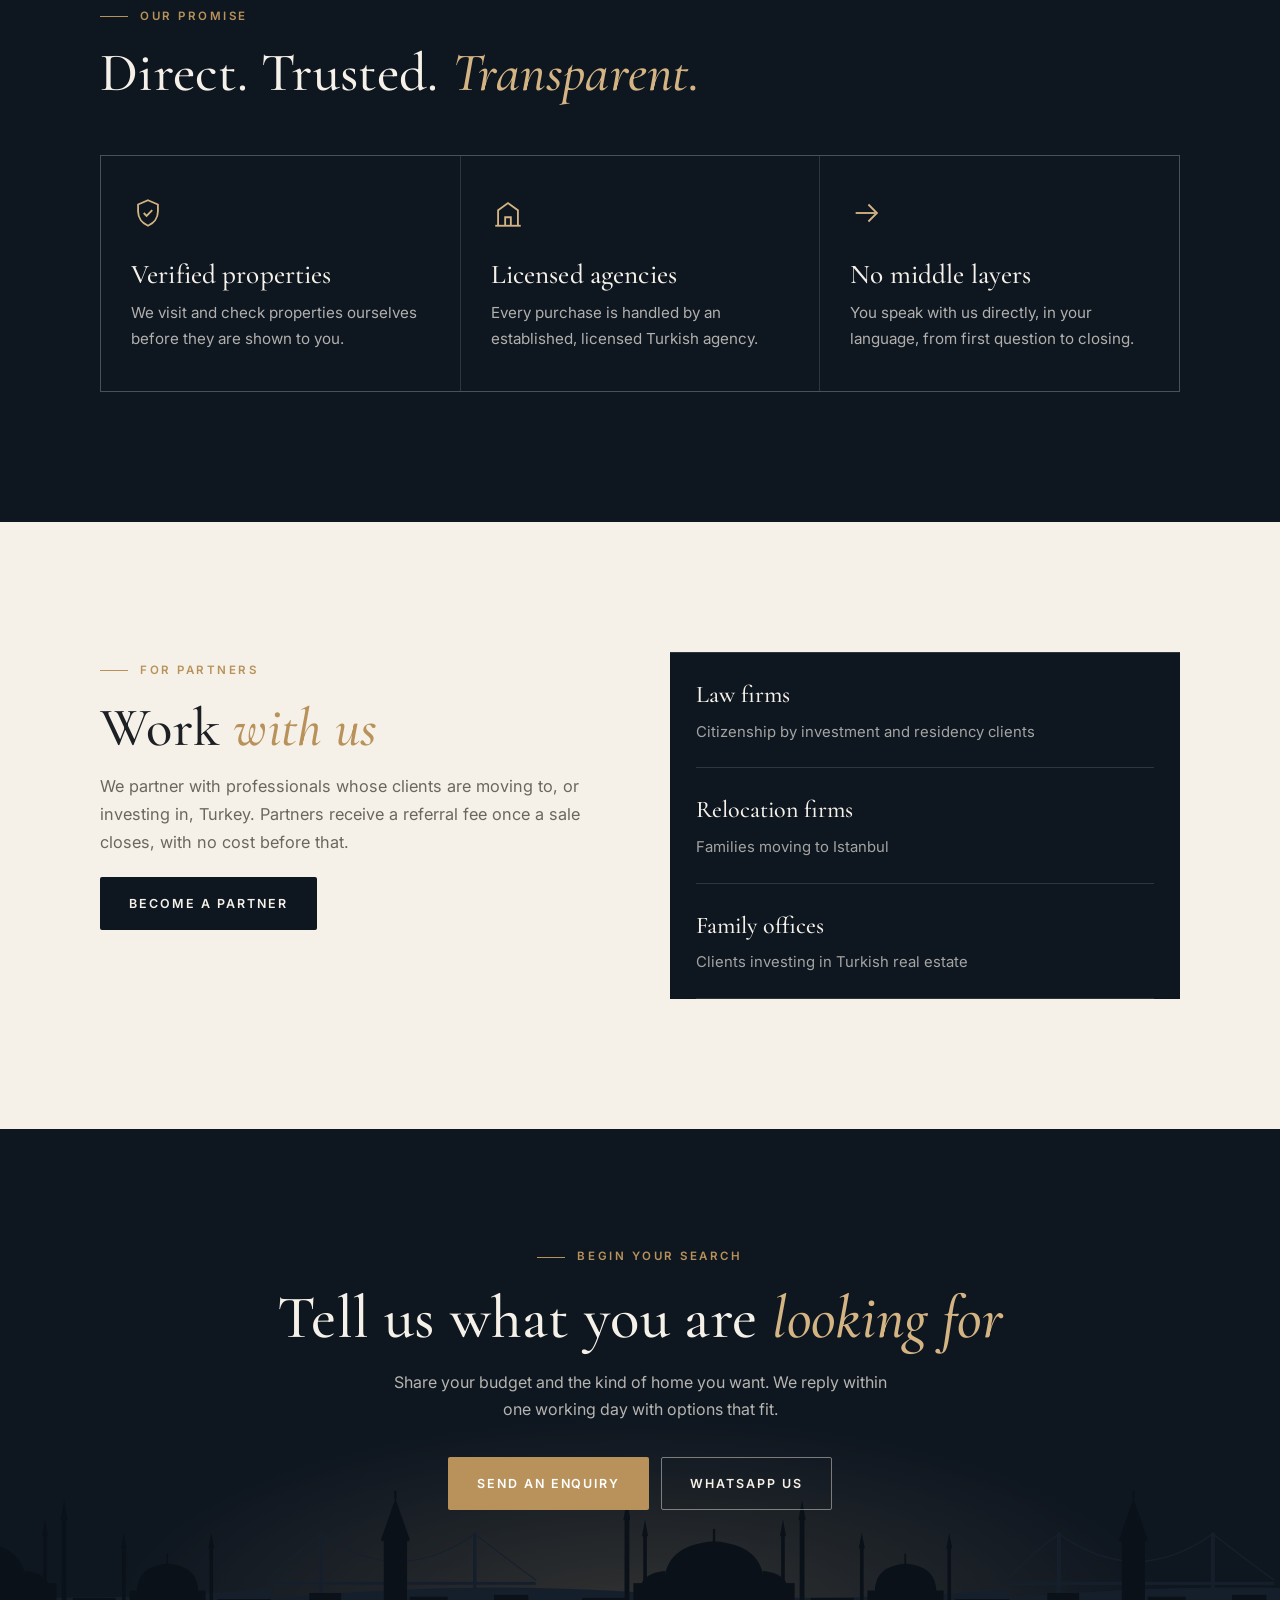
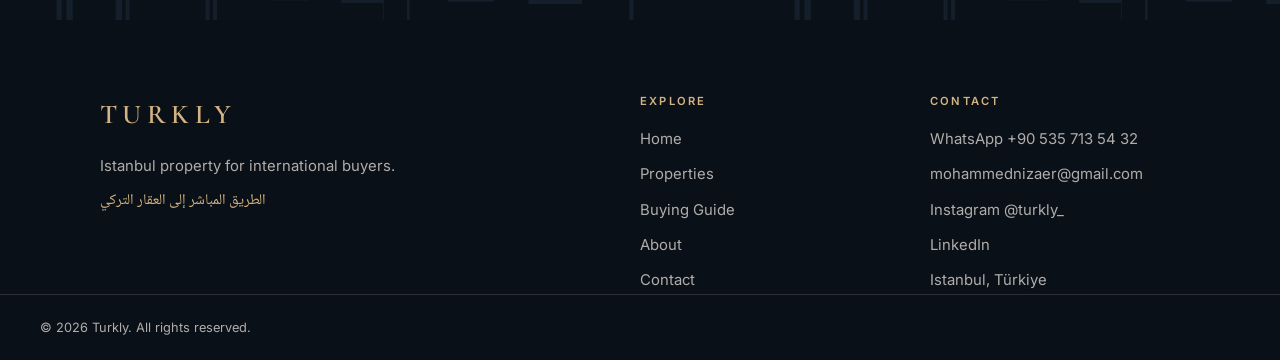
==== commit 4a631690: "Update logo, team and contact form" ====
--- a/about.html
+++ b/about.html
@@ -18,7 +18,7 @@
   <header class="site-header">
     <div class="container header-inner">
       <a href="index.html" class="brand" aria-label="Turkly home">
-        <img src="images/logo.png" alt="Turkly" onload="this.parentNode.classList.add('has-img')" onerror="this.remove()">
+        <img src="images/logo-mark.png" alt="" onload="this.parentNode.classList.add('has-img')" onerror="this.remove()">
         <span class="brand-text">TURKLY</span>
       </a>
       <nav class="site-nav" id="site-nav" aria-label="Main">
@@ -47,23 +47,23 @@
         <div class="section-head reveal">
           <span class="eyebrow">Who we are</span>
           <h2>Behind every property, <em>a team you can trust</em></h2>
-          <p>Turkly connects two sides: our team on the ground in Istanbul, and our network in Libya.</p>
+          <p>A small, hands-on team based in Istanbul, working directly with buyers, partners and licensed agencies.</p>
         </div>
         <p class="reveal" style="margin:-24px 0 36px"><a class="link-arrow" href="https://www.instagram.com/turkly_/" target="_blank" rel="noopener">Instagram @turkly_</a><span style="display:inline-block;width:28px"></span><a class="link-arrow" href="https://www.linkedin.com/company/turkly/" target="_blank" rel="noopener">LinkedIn</a></p>
         <div class="team">
           <div class="member reveal">
             <div class="avatar av-mohamed" data-photo="images/mohamed.jpg">MN</div>
-            <span class="role">Turkey side</span>
+            <span class="role">Founder</span>
             <h3>Mohamed Nizar</h3>
             <p class="sub">Sourcing &amp; verification</p>
             <p>Works directly with licensed Istanbul agencies, sourcing opportunities and personally verifying properties before they are presented to buyers.</p>
           </div>
           <div class="member reveal d1">
-            <div class="avatar">LY</div>
-            <span class="role">Libya network</span>
-            <h3>Investor relations</h3>
-            <p class="sub">Network &amp; introductions</p>
-            <p>The connection between investors and the right people, information and opportunities in Libya.</p>
+            <div class="avatar av-taha" data-photo="images/taha.jpg">TA</div>
+            <span class="role">Marketing</span>
+            <h3>Taha Abufayed</h3>
+            <p class="sub">Head of Marketing</p>
+            <p>Leads Turkly's marketing, managing our brand across Instagram and the website, and how we reach partners and clients. Works alongside Mohamed on growth and outreach.</p>
           </div>
         </div>
       </div>
@@ -117,7 +117,7 @@
     <div class="container footer-grid">
       <div>
         <a href="index.html" class="brand"><span class="brand-text">TURKLY</span></a>
-        <p>Turkey properties, trusted by Libyans.</p>
+        <p>Istanbul property for international buyers.</p>
         <p class="ar" lang="ar">الطريق المباشر إلى العقار التركي</p>
       </div>
       <div>
--- a/style.css
+++ b/style.css
@@ -86,7 +86,7 @@
 .brand { display: flex; align-items: center; gap: 10px; color: var(--gold-light); position: relative; z-index: 60; }
 .brand img { height: 46px; width: auto; }
 .brand-text { font-family: var(--serif); font-size: 1.7rem; font-weight: 600; letter-spacing: 0.2em; }
-.brand.has-img .brand-text { display: none; }
+.brand img { height: 40px; }
 
 .site-nav { display: flex; align-items: center; gap: 34px; }
 .site-nav a:not(.btn) {
@@ -345,6 +345,7 @@
 }
 .avatar.has-photo { color: transparent; }
 .av-mohamed { --photo: url("images/mohamed.jpg"); }
+.av-taha { --photo: url("images/taha.jpg"); }
 .member .role { font-size: 0.7rem; letter-spacing: 0.2em; text-transform: uppercase; color: var(--gold); }
 .member h3 { font-size: 2rem; margin: 6px 0 4px; }
 .member .sub { font-size: 0.75rem; letter-spacing: 0.14em; text-transform: uppercase; color: var(--muted); margin-bottom: 14px; }
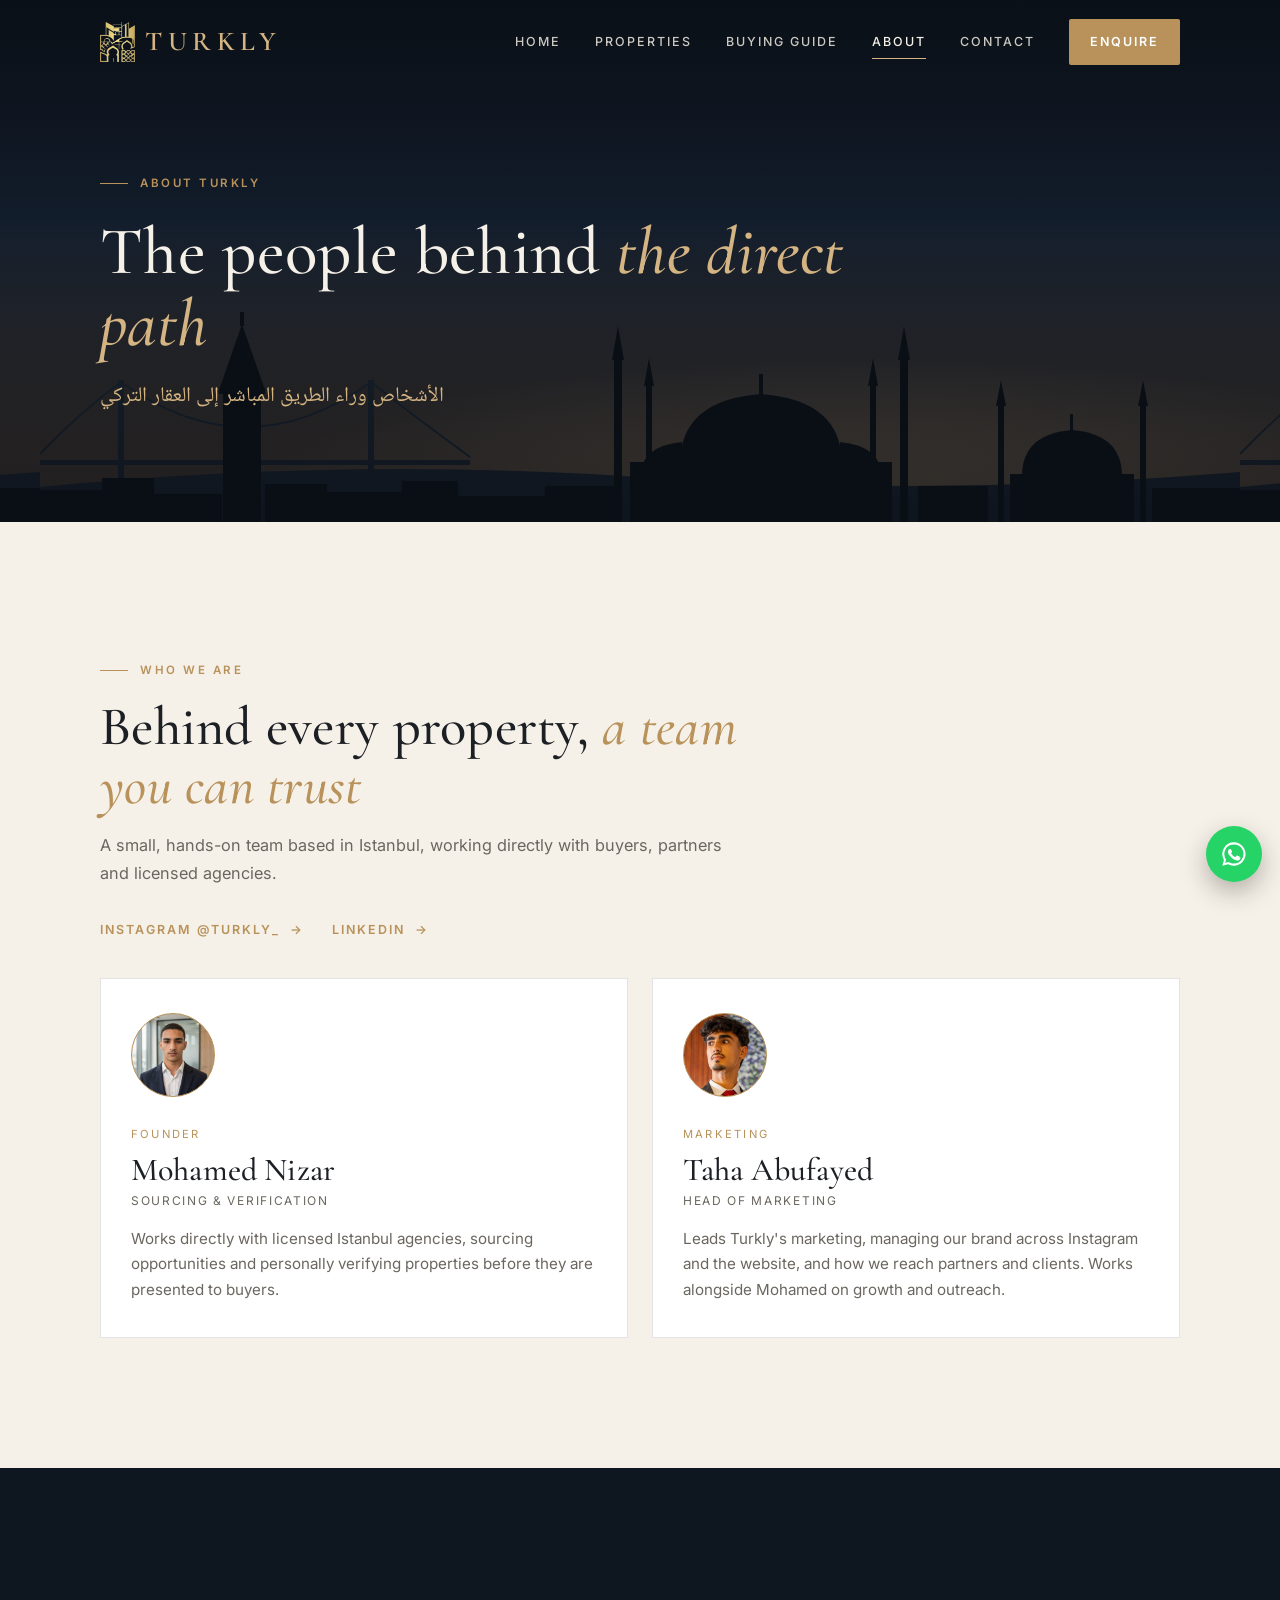
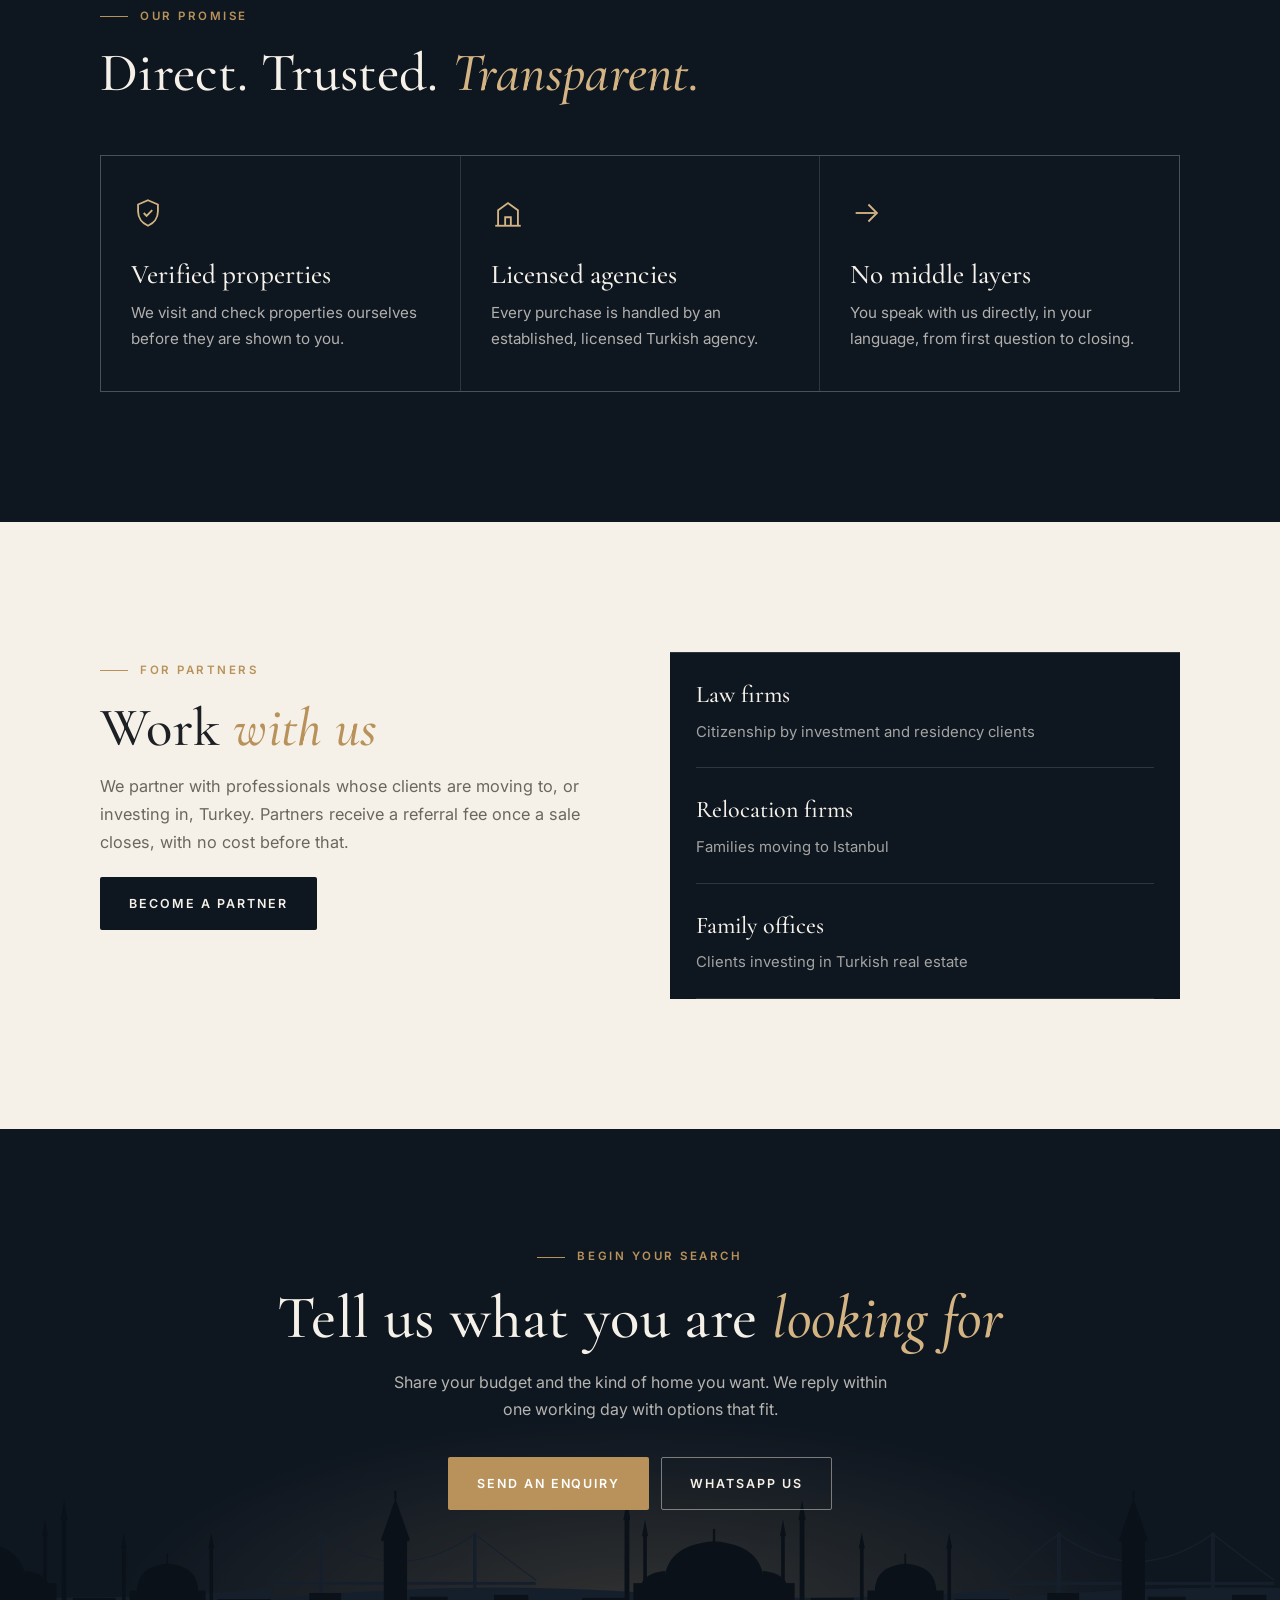
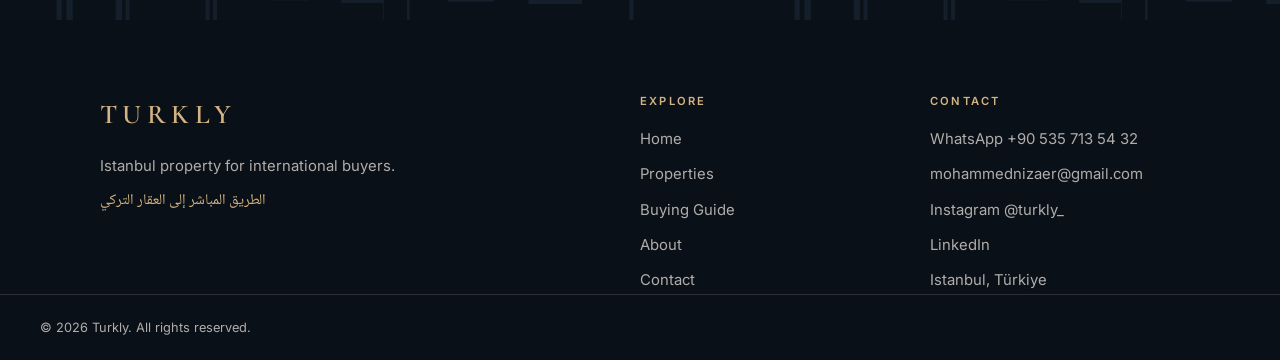
==== commit c5db9969: "Add files via upload" ====
--- a/about.html
+++ b/about.html
@@ -6,6 +6,8 @@
   <title>About | Turkly</title>
   <meta name="description" content="Who is behind Turkly: a Turkey-side team that sources and verifies Istanbul property, and a Libya network connecting investors.">
   <meta name="theme-color" content="#0E1620">
+  <link rel="icon" type="image/png" href="images/favicon.png">
+  <link rel="apple-touch-icon" href="images/apple-touch-icon.png">
   <link rel="preconnect" href="https://fonts.googleapis.com">
   <link rel="preconnect" href="https://fonts.gstatic.com" crossorigin>
   <link href="https://fonts.googleapis.com/css2?family=Cormorant+Garamond:ital,wght@0,500;0,600;1,500&family=Inter:wght@400;500;600&family=Noto+Naskh+Arabic:wght@500&display=swap" rel="stylesheet">
